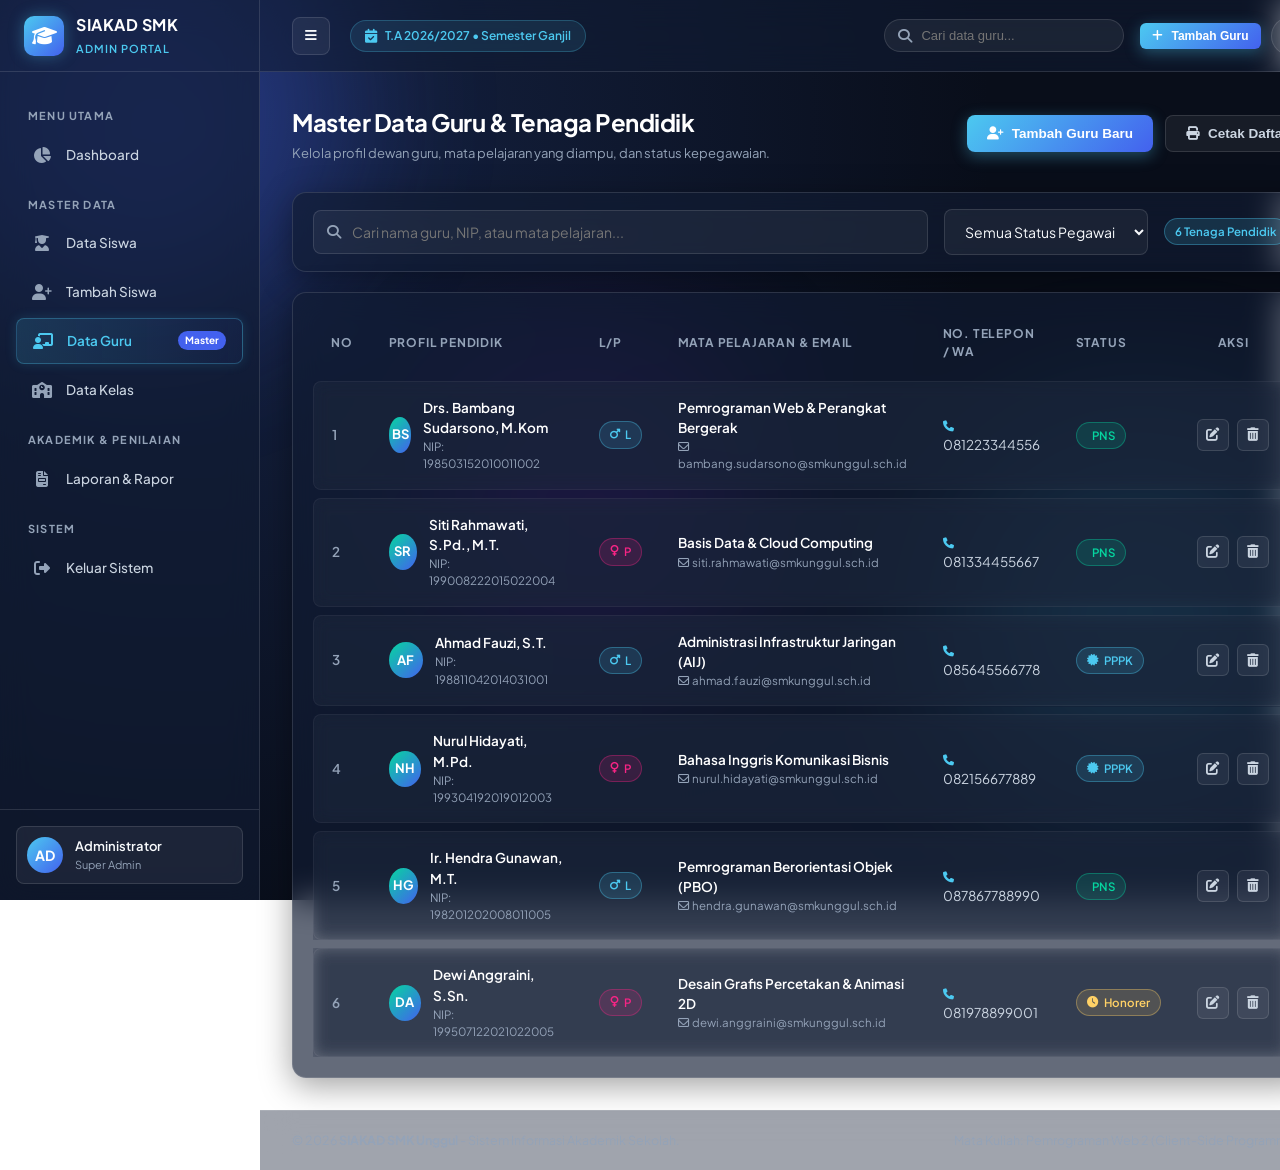
==== pages/data-guru.html @ a92d7285 "feat: add data guru and data kelas pages, fix mobile responsiveness and drawer backdrop" ====
<!DOCTYPE html>
<html lang="id">
<head>
  <meta charset="UTF-8">
  <meta name="viewport" content="width=device-width, initial-scale=1.0">
  <title>Data Guru - SIAKAD Admin Panel</title>
  <!-- Font Awesome CDN -->
  <link rel="stylesheet" href="https://cdnjs.cloudflare.com/ajax/libs/font-awesome/6.5.1/css/all.min.css">
  <link rel="stylesheet" href="../assets/css/style.css">
</head>
<body>
  <!-- Ambient Background Orbs -->
  <div class="bg-glow-orb orb-1"></div>
  <div class="bg-glow-orb orb-2"></div>
  <div class="bg-glow-orb orb-3"></div>

  <div class="app-layout">
    <!-- =====================================================================
         SIDEBAR NAVIGATION
         ===================================================================== -->
    <aside class="sidebar">
      <div class="sidebar-brand">
        <div class="brand-icon">
          <i class="fa-solid fa-graduation-cap"></i>
        </div>
        <div class="brand-text">
          <h2>SIAKAD SMK</h2>
          <span>Admin Portal</span>
        </div>
      </div>

      <ul class="sidebar-menu">
        <li class="menu-category">Menu Utama</li>
        <li class="nav-item">
          <a href="dashboard.html" class="nav-link">
            <i class="fa-solid fa-chart-pie"></i>
            <span>Dashboard</span>
          </a>
        </li>

        <li class="menu-category">Master Data</li>
        <li class="nav-item">
          <a href="data-master.html" class="nav-link">
            <i class="fa-solid fa-user-graduate"></i>
            <span>Data Siswa</span>
          </a>
        </li>
        <li class="nav-item">
          <a href="form.html" class="nav-link">
            <i class="fa-solid fa-user-plus"></i>
            <span>Tambah Siswa</span>
          </a>
        </li>
        <li class="nav-item">
          <a href="data-guru.html" class="nav-link active">
            <i class="fa-solid fa-chalkboard-user"></i>
            <span>Data Guru</span>
            <span class="badge-nav">Master</span>
          </a>
        </li>
        <li class="nav-item">
          <a href="data-kelas.html" class="nav-link">
            <i class="fa-solid fa-school"></i>
            <span>Data Kelas</span>
          </a>
        </li>

        <li class="menu-category">Akademik & Penilaian</li>
        <li class="nav-item">
          <a href="laporan.html" class="nav-link">
            <i class="fa-solid fa-file-invoice"></i>
            <span>Laporan & Rapor</span>
          </a>
        </li>

        <li class="menu-category">Sistem</li>
        <li class="nav-item">
          <a href="../index.html" class="nav-link" id="btnLogout">
            <i class="fa-solid fa-right-from-bracket"></i>
            <span>Keluar Sistem</span>
          </a>
        </li>
      </ul>

      <div class="sidebar-footer">
        <div class="user-mini-card">
          <div class="user-avatar">AD</div>
          <div class="user-info">
            <div class="user-name">Administrator</div>
            <div class="user-role">Super Admin</div>
          </div>
        </div>
      </div>
    </aside>

    <!-- =====================================================================
         MAIN WRAPPER
         ===================================================================== -->
    <div class="main-wrapper">
      <!-- Top Navigation Header -->
      <header class="top-header">
        <div class="header-left">
          <button class="btn-sidebar-toggle" id="sidebarToggleBtn" title="Buka/Tutup Menu">
            <i class="fa-solid fa-bars"></i>
          </button>
          <div class="academic-badge">
            <i class="fa-solid fa-calendar-check"></i>
            <span>T.A 2026/2027 • Semester Ganjil</span>
          </div>
        </div>

        <div class="header-right">
          <div class="header-search">
            <i class="fa-solid fa-magnifying-glass"></i>
            <input type="text" placeholder="Cari data guru...">
          </div>

          <div class="header-actions">
            <button class="btn btn-primary btn-sm" id="btnOpenAddTeacherModal">
              <i class="fa-solid fa-plus"></i> Tambah Guru
            </button>
            <a href="../index.html" class="btn-icon-action" title="Keluar">
              <i class="fa-solid fa-power-off"></i>
            </a>
          </div>
        </div>
      </header>

      <!-- Main Content -->
      <main class="content-area">
        <div class="page-header">
          <div class="page-title">
            <h1>Master Data Guru & Tenaga Pendidik</h1>
            <p>Kelola profil dewan guru, mata pelajaran yang diampu, dan status kepegawaian.</p>
          </div>
          <div class="page-actions">
            <button class="btn btn-primary" id="btnOpenAddTeacherModal">
              <i class="fa-solid fa-user-plus"></i> Tambah Guru Baru
            </button>
            <button class="btn btn-secondary" onclick="window.print()">
              <i class="fa-solid fa-print"></i> Cetak Daftar
            </button>
          </div>
        </div>

        <!-- Glass Filter Bar -->
        <div class="glass-card" style="padding: 16px 20px; margin-bottom: 20px;">
          <div class="filter-bar-responsive">
            <!-- Left: Search Box -->
            <div style="position: relative; flex: 1; min-width: 250px;">
              <i class="fa-solid fa-magnifying-glass" style="position: absolute; left: 14px; top: 50%; transform: translateY(-50%); color: var(--text-muted);"></i>
              <input type="text" id="searchTeacherInput" class="form-control" placeholder="Cari nama guru, NIP, atau mata pelajaran..." style="padding-left: 38px;">
            </div>

            <!-- Middle: Dropdown Filters -->
            <div style="display: flex; gap: 12px; flex-wrap: wrap;">
              <select id="filterTeacherStatus" class="form-control" style="width: auto; min-width: 180px;">
                <option value="">Semua Status Pegawai</option>
                <option value="PNS">PNS (Pegawai Negeri)</option>
                <option value="PPPK">PPPK</option>
                <option value="Honorer">Guru Honorer</option>
              </select>
            </div>

            <!-- Right: Record Counter -->
            <div>
              <span class="badge badge-cyan" id="totalTeacherCount">Memuat data guru...</span>
            </div>
          </div>
        </div>

        <!-- Main Data Table Card -->
        <div class="glass-card" style="padding: 0; overflow: hidden;">
          <div class="mobile-scroll-hint">
            <i class="fa-solid fa-arrows-left-right"></i> Geser ke samping untuk melihat data lengkap
          </div>
          <div class="table-responsive" style="padding: 12px 20px;">
            <table class="glass-table">
              <thead>
                <tr>
                  <th>No</th>
                  <th>Profil Pendidik</th>
                  <th>L/P</th>
                  <th>Mata Pelajaran & Email</th>
                  <th>No. Telepon / WA</th>
                  <th>Status</th>
                  <th style="text-align: center;">Aksi</th>
                </tr>
              </thead>
              <tbody id="teacherTableBody">
                <!-- Data baris guru di-render oleh data-guru.js -->
              </tbody>
            </table>
          </div>
        </div>
      </main>

      <!-- Main Footer -->
      <footer class="main-footer">
        <div>&copy; 2026 <strong>SIAKAD SMK Unggul</strong> - Sistem Informasi Akademik Sekolah.</div>
        <div>Mata Kuliah: Pemrograman Web 2 (Client-Side Programming)</div>
      </footer>
    </div>
  </div>

  <!-- =====================================================================
       MODAL TAMBAH GURU BARU
       ===================================================================== -->
  <div class="modal-overlay" id="addTeacherModal">
    <div class="modal-card" style="max-width: 620px;">
      <div class="modal-header">
        <h3><i class="fa-solid fa-user-plus" style="color: var(--accent-cyan);"></i> Tambah Tenaga Pendidik Baru</h3>
        <button class="modal-close" id="btnCancelAddTeacher">&times;</button>
      </div>
      <form id="addTeacherForm">
        <div class="modal-body">
          <div class="form-grid">
            <div class="form-group">
              <label class="form-label">NIP (Nomor Induk Pegawai) <span class="required">*</span></label>
              <input type="text" id="addNip" class="form-control" placeholder="Contoh: 198503152010011002" required>
            </div>
            <div class="form-group">
              <label class="form-label">Nama Lengkap & Gelar <span class="required">*</span></label>
              <input type="text" id="addNama" class="form-control" placeholder="Contoh: Drs. Bambang Sudarsono, M.Kom" required>
            </div>
            <div class="form-group">
              <label class="form-label">Jenis Kelamin <span class="required">*</span></label>
              <select id="addGender" class="form-control">
                <option value="L">Laki-laki (L)</option>
                <option value="P">Perempuan (P)</option>
              </select>
            </div>
            <div class="form-group">
              <label class="form-label">Status Kepegawaian <span class="required">*</span></label>
              <select id="addStatus" class="form-control">
                <option value="PNS">PNS (Pegawai Negeri)</option>
                <option value="PPPK">PPPK</option>
                <option value="Honorer">Guru Honorer</option>
              </select>
            </div>
            <div class="form-group full-width">
              <label class="form-label">Mata Pelajaran yang Diampu <span class="required">*</span></label>
              <input type="text" id="addMapel" class="form-control" placeholder="Contoh: Pemrograman Web & Perangkat Bergerak" required>
            </div>
            <div class="form-group">
              <label class="form-label">No. Telepon / WhatsApp</label>
              <input type="tel" id="addNoHp" class="form-control" placeholder="Contoh: 081223344556">
            </div>
            <div class="form-group">
              <label class="form-label">Alamat Email Resmi</label>
              <input type="email" id="addEmail" class="form-control" placeholder="guru@smkunggul.sch.id">
            </div>
          </div>
        </div>
        <div class="modal-footer">
          <button type="button" class="btn btn-secondary" id="btnCancelAddTeacher">Batal</button>
          <button type="submit" class="btn btn-primary">
            <i class="fa-solid fa-floppy-disk"></i> Simpan Data Guru
          </button>
        </div>
      </form>
    </div>
  </div>

  <!-- =====================================================================
       MODAL EDIT GURU
       ===================================================================== -->
  <div class="modal-overlay" id="editTeacherModal">
    <div class="modal-card" style="max-width: 620px;">
      <div class="modal-header">
        <h3><i class="fa-solid fa-pen-to-square" style="color: var(--accent-cyan);"></i> Edit Data Guru</h3>
        <button class="modal-close" id="btnCancelEditTeacher">&times;</button>
      </div>
      <form id="editTeacherForm">
        <div class="modal-body">
          <input type="hidden" id="editTeacherId">
          <div class="form-grid">
            <div class="form-group">
              <label class="form-label">NIP Pegawai</label>
              <input type="text" id="editTeacherNip" class="form-control" required>
            </div>
            <div class="form-group">
              <label class="form-label">Nama Lengkap & Gelar</label>
              <input type="text" id="editTeacherNama" class="form-control" required>
            </div>
            <div class="form-group">
              <label class="form-label">Jenis Kelamin</label>
              <select id="editTeacherGender" class="form-control">
                <option value="L">Laki-laki (L)</option>
                <option value="P">Perempuan (P)</option>
              </select>
            </div>
            <div class="form-group">
              <label class="form-label">Status Kepegawaian</label>
              <select id="editTeacherStatus" class="form-control">
                <option value="PNS">PNS</option>
                <option value="PPPK">PPPK</option>
                <option value="Honorer">Honorer</option>
              </select>
            </div>
            <div class="form-group full-width">
              <label class="form-label">Mata Pelajaran yang Diampu</label>
              <input type="text" id="editTeacherMapel" class="form-control" required>
            </div>
            <div class="form-group">
              <label class="form-label">No. Telepon / WhatsApp</label>
              <input type="tel" id="editTeacherNoHp" class="form-control">
            </div>
            <div class="form-group">
              <label class="form-label">Email</label>
              <input type="email" id="editTeacherEmail" class="form-control">
            </div>
          </div>
        </div>
        <div class="modal-footer">
          <button type="button" class="btn btn-secondary" id="btnCancelEditTeacher">Batal</button>
          <button type="submit" class="btn btn-primary">
            <i class="fa-solid fa-floppy-disk"></i> Simpan Perubahan
          </button>
        </div>
      </form>
    </div>
  </div>

  <!-- =====================================================================
       MODAL KONFIRMASI HAPUS GURU
       ===================================================================== -->
  <div class="modal-overlay" id="deleteTeacherModal">
    <div class="modal-card">
      <div class="modal-header">
        <h3 style="color: var(--accent-danger);"><i class="fa-solid fa-triangle-exclamation"></i> Konfirmasi Hapus Guru</h3>
        <button class="modal-close" id="btnCancelDeleteTeacher">&times;</button>
      </div>
      <div class="modal-body">
        <p style="color: var(--text-secondary); line-height: 1.6;">
          Apakah Anda yakin ingin menghapus data tenaga pendidik:
        </p>
        <div style="margin: 16px 0; padding: 12px 16px; background: rgba(239, 71, 111, 0.1); border-left: 4px solid var(--accent-danger); border-radius: 6px;">
          <strong id="deleteTeacherTargetName" style="color: #fff; font-size: 15px;">-</strong>
        </div>
        <p style="font-size: 12px; color: var(--text-muted);">
          Data yang telah dihapus akan terhapus dari basis data <em>LocalStorage</em> peramban Anda.
        </p>
      </div>
      <div class="modal-footer">
        <button class="btn btn-secondary" id="btnCancelDeleteTeacher">Batal</button>
        <button class="btn btn-danger" id="btnConfirmDeleteTeacher">
          <i class="fa-solid fa-trash-can"></i> Ya, Hapus Guru
        </button>
      </div>
    </div>
  </div>

  <!-- Scripts -->
  <script src="../assets/js/main.js"></script>
  <script src="../assets/js/data-guru.js"></script>
</body>
</html>
---- assets/css/style.css ----
/* ==========================================================================
   SIAKAD ADMIN PANEL - GLASSMORPHISM DESIGN SYSTEM
   Mata Kuliah : Pemrograman Web 2 (Client-Side Programming)
   Tema        : Modern Glassmorphism with Dark Slate / Indigo Palette
   ========================================================================== */

@import url('https://fonts.googleapis.com/css2?family=Plus+Jakarta+Sans:wght@300;400;500;600;700;800&display=swap');

:root {
  /* Brand & Glass Palettes */
  --bg-dark-1: #090e1a;
  --bg-dark-2: #121c33;
  --bg-dark-3: #1a2744;
  
  --glass-bg: rgba(255, 255, 255, 0.06);
  --glass-bg-hover: rgba(255, 255, 255, 0.1);
  --glass-bg-card: rgba(18, 28, 51, 0.65);
  --glass-border: rgba(255, 255, 255, 0.12);
  --glass-border-focus: rgba(76, 201, 240, 0.6);
  --glass-shadow: 0 8px 32px 0 rgba(0, 0, 0, 0.37);
  --glass-blur: blur(16px);
  --glass-blur-sm: blur(8px);

  /* Accents */
  --accent-cyan: #4cc9f0;
  --accent-cyan-glow: rgba(76, 201, 240, 0.35);
  --accent-blue: #4361ee;
  --accent-success: #06d6a0;
  --accent-success-glow: rgba(6, 214, 160, 0.25);
  --accent-warning: #ffd166;
  --accent-danger: #ef476f;
  --accent-danger-glow: rgba(239, 71, 111, 0.3);

  /* Typography Colors */
  --text-main: #f8fafc;
  --text-secondary: #cbd5e1;
  --text-muted: #94a3b8;

  /* Dimensions */
  --sidebar-width: 260px;
  --header-height: 72px;
  --transition-speed: 0.3s cubic-bezier(0.4, 0, 0.2, 1);
  --border-radius-sm: 8px;
  --border-radius: 14px;
  --border-radius-lg: 20px;
}

/* Reset & Base Setup */
*, *::before, *::after {
  box-sizing: border-box;
  margin: 0;
  padding: 0;
}

body {
  font-family: 'Plus Jakarta Sans', -apple-system, BlinkMacSystemFont, sans-serif;
  background: radial-gradient(circle at 15% 15%, #162447 0%, #090e1a 60%),
              radial-gradient(circle at 85% 85%, #1a1b4b 0%, #090e1a 70%);
  background-attachment: fixed;
  color: var(--text-main);
  min-height: 100vh;
  overflow-x: hidden;
  font-size: 14px;
  line-height: 1.5;
}

/* Ambient Glowing Background Orbs */
.bg-glow-orb {
  position: fixed;
  border-radius: 50%;
  filter: blur(80px);
  pointer-events: none;
  z-index: 0;
  opacity: 0.35;
  animation: floatOrb 12s ease-in-out infinite alternate;
}

.orb-1 {
  width: 420px;
  height: 420px;
  background: #4361ee;
  top: -100px;
  left: -80px;
}

.orb-2 {
  width: 380px;
  height: 380px;
  background: #4cc9f0;
  bottom: 10%;
  right: -50px;
  animation-duration: 16s;
}

.orb-3 {
  width: 300px;
  height: 300px;
  background: #7209b7;
  top: 40%;
  left: 35%;
  animation-duration: 20s;
}

@keyframes floatOrb {
  0% { transform: translate(0, 0) scale(1); }
  100% { transform: translate(40px, 30px) scale(1.1); }
}

/* Common Layout Wrapper */
.app-layout {
  position: relative;
  z-index: 1;
  display: flex;
  min-height: 100vh;
}

/* ==========================================================================
   SIDEBAR NAVIGATION
   ========================================================================== */
.sidebar {
  width: var(--sidebar-width);
  background: var(--glass-bg-card);
  backdrop-filter: var(--glass-blur);
  -webkit-backdrop-filter: var(--glass-blur);
  border-right: 1px solid var(--glass-border);
  display: flex;
  flex-direction: column;
  position: fixed;
  top: 0;
  bottom: 0;
  left: 0;
  z-index: 100;
  transition: transform var(--transition-speed);
}

.sidebar-brand {
  height: var(--header-height);
  display: flex;
  align-items: center;
  padding: 0 24px;
  gap: 12px;
  border-bottom: 1px solid var(--glass-border);
}

.brand-icon {
  width: 40px;
  height: 40px;
  border-radius: 10px;
  background: linear-gradient(135deg, var(--accent-cyan), var(--accent-blue));
  display: flex;
  align-items: center;
  justify-content: center;
  color: #fff;
  font-size: 20px;
  box-shadow: 0 0 15px var(--accent-cyan-glow);
}

.brand-text h2 {
  font-size: 16px;
  font-weight: 700;
  letter-spacing: 0.5px;
  color: #fff;
}

.brand-text span {
  font-size: 11px;
  color: var(--accent-cyan);
  text-transform: uppercase;
  letter-spacing: 1px;
  font-weight: 600;
}

.sidebar-menu {
  flex: 1;
  padding: 20px 16px;
  overflow-y: auto;
  list-style: none;
}

.menu-category {
  font-size: 11px;
  font-weight: 700;
  text-transform: uppercase;
  letter-spacing: 1.2px;
  color: var(--text-muted);
  padding: 16px 12px 8px;
}

.nav-item {
  margin-bottom: 4px;
}

.nav-link {
  display: flex;
  align-items: center;
  gap: 14px;
  padding: 12px 16px;
  color: var(--text-secondary);
  text-decoration: none;
  border-radius: var(--border-radius-sm);
  font-weight: 500;
  font-size: 13.5px;
  transition: all var(--transition-speed);
  position: relative;
}

.nav-link i {
  font-size: 16px;
  width: 20px;
  text-align: center;
  color: var(--text-muted);
  transition: color var(--transition-speed);
}

.nav-link:hover {
  background: var(--glass-bg-hover);
  color: #fff;
}

.nav-link:hover i {
  color: var(--accent-cyan);
}

.nav-link.active {
  background: linear-gradient(90deg, rgba(76, 201, 240, 0.15) 0%, rgba(67, 97, 238, 0.05) 100%);
  color: var(--accent-cyan);
  font-weight: 600;
  border: 1px solid rgba(76, 201, 240, 0.3);
  box-shadow: 0 0 12px rgba(76, 201, 240, 0.15);
}

.nav-link.active i {
  color: var(--accent-cyan);
}

.nav-link .badge-nav {
  margin-left: auto;
  background: var(--accent-blue);
  color: #fff;
  font-size: 10px;
  padding: 2px 7px;
  border-radius: 10px;
  font-weight: 700;
}

.sidebar-footer {
  padding: 16px;
  border-top: 1px solid var(--glass-border);
}

.user-mini-card {
  display: flex;
  align-items: center;
  gap: 12px;
  padding: 10px;
  background: var(--glass-bg);
  border-radius: var(--border-radius-sm);
  border: 1px solid var(--glass-border);
}

.user-avatar {
  width: 36px;
  height: 36px;
  border-radius: 50%;
  background: linear-gradient(135deg, var(--accent-cyan), var(--accent-blue));
  display: flex;
  align-items: center;
  justify-content: center;
  font-weight: 700;
  color: #fff;
}

.user-info {
  flex: 1;
  min-width: 0;
}

.user-name {
  font-weight: 600;
  font-size: 13px;
  white-space: nowrap;
  overflow: hidden;
  text-overflow: ellipsis;
}

.user-role {
  font-size: 11px;
  color: var(--text-muted);
}

/* ==========================================================================
   MAIN CONTENT WRAPPER & HEADER
   ========================================================================== */
.main-wrapper {
  flex: 1;
  margin-left: var(--sidebar-width);
  display: flex;
  flex-direction: column;
  min-height: 100vh;
  transition: margin-left var(--transition-speed);
}

.top-header {
  height: var(--header-height);
  background: rgba(18, 28, 51, 0.55);
  backdrop-filter: var(--glass-blur);
  -webkit-backdrop-filter: var(--glass-blur);
  border-bottom: 1px solid var(--glass-border);
  display: flex;
  align-items: center;
  justify-content: space-between;
  padding: 0 32px;
  position: sticky;
  top: 0;
  z-index: 90;
}

.header-left {
  display: flex;
  align-items: center;
  gap: 20px;
}

.btn-sidebar-toggle {
  background: var(--glass-bg);
  border: 1px solid var(--glass-border);
  color: var(--text-main);
  width: 38px;
  height: 38px;
  border-radius: var(--border-radius-sm);
  cursor: pointer;
  display: flex;
  align-items: center;
  justify-content: center;
  transition: all var(--transition-speed);
}

.btn-sidebar-toggle:hover {
  background: var(--glass-bg-hover);
  border-color: var(--accent-cyan);
  color: var(--accent-cyan);
}

.academic-badge {
  display: flex;
  align-items: center;
  gap: 8px;
  background: rgba(76, 201, 240, 0.1);
  border: 1px solid rgba(76, 201, 240, 0.25);
  color: var(--accent-cyan);
  padding: 6px 14px;
  border-radius: 20px;
  font-size: 12px;
  font-weight: 600;
}

.academic-badge i {
  font-size: 14px;
}

.header-right {
  display: flex;
  align-items: center;
  gap: 16px;
}

.header-search {
  position: relative;
  width: 240px;
}

.header-search input {
  width: 100%;
  background: var(--glass-bg);
  border: 1px solid var(--glass-border);
  border-radius: 20px;
  padding: 8px 16px 8px 36px;
  color: var(--text-main);
  font-size: 13px;
  transition: all var(--transition-speed);
  outline: none;
}

.header-search input:focus {
  border-color: var(--accent-cyan);
  box-shadow: 0 0 12px var(--accent-cyan-glow);
  width: 280px;
}

.header-search i {
  position: absolute;
  left: 14px;
  top: 50%;
  transform: translateY(-50%);
  color: var(--text-muted);
}

.header-actions {
  display: flex;
  align-items: center;
  gap: 10px;
}

.btn-icon-action {
  width: 38px;
  height: 38px;
  border-radius: 50%;
  background: var(--glass-bg);
  border: 1px solid var(--glass-border);
  color: var(--text-secondary);
  display: flex;
  align-items: center;
  justify-content: center;
  cursor: pointer;
  position: relative;
  transition: all var(--transition-speed);
  text-decoration: none;
}

.btn-icon-action:hover {
  background: var(--glass-bg-hover);
  color: #fff;
}

.btn-icon-action .notification-dot {
  position: absolute;
  top: 7px;
  right: 7px;
  width: 8px;
  height: 8px;
  background: var(--accent-danger);
  border-radius: 50%;
  box-shadow: 0 0 6px var(--accent-danger-glow);
}

/* ==========================================================================
   MAIN CONTENT AREA & COMPONENTS
   ========================================================================== */
.content-area {
  flex: 1;
  padding: 32px;
  max-width: 1400px;
  width: 100%;
  margin: 0 auto;
}

.page-header {
  display: flex;
  justify-content: space-between;
  align-items: center;
  margin-bottom: 28px;
  flex-wrap: wrap;
  gap: 16px;
}

.page-title h1 {
  font-size: 24px;
  font-weight: 700;
  color: #fff;
  letter-spacing: -0.5px;
}

.page-title p {
  color: var(--text-muted);
  font-size: 13px;
  margin-top: 4px;
}

.page-actions {
  display: flex;
  gap: 12px;
}

/* Glass Card Base */
.glass-card {
  background: var(--glass-bg-card);
  backdrop-filter: var(--glass-blur);
  -webkit-backdrop-filter: var(--glass-blur);
  border: 1px solid var(--glass-border);
  border-radius: var(--border-radius);
  box-shadow: var(--glass-shadow);
  padding: 24px;
  position: relative;
  overflow: hidden;
  transition: transform var(--transition-speed), border-color var(--transition-speed);
}

.glass-card:hover {
  border-color: rgba(255, 255, 255, 0.2);
}

.card-header-clean {
  display: flex;
  justify-content: space-between;
  align-items: center;
  margin-bottom: 20px;
  border-bottom: 1px solid rgba(255, 255, 255, 0.08);
  padding-bottom: 14px;
}

.card-title-wrap h3 {
  font-size: 16px;
  font-weight: 700;
  color: #fff;
}

.card-title-wrap span {
  font-size: 12px;
  color: var(--text-muted);
}

/* Stat Cards Grid */
.stats-grid {
  display: grid;
  grid-template-columns: repeat(auto-fit, minmax(240px, 1fr));
  gap: 20px;
  margin-bottom: 28px;
}

.stat-card {
  display: flex;
  align-items: center;
  gap: 18px;
  padding: 22px 24px;
}

.stat-icon {
  width: 54px;
  height: 54px;
  border-radius: 14px;
  display: flex;
  align-items: center;
  justify-content: center;
  font-size: 24px;
  flex-shrink: 0;
}

.stat-icon.cyan {
  background: rgba(76, 201, 240, 0.15);
  color: var(--accent-cyan);
  border: 1px solid rgba(76, 201, 240, 0.3);
}

.stat-icon.blue {
  background: rgba(67, 97, 238, 0.15);
  color: var(--accent-blue);
  border: 1px solid rgba(67, 97, 238, 0.3);
}

.stat-icon.success {
  background: rgba(6, 214, 160, 0.15);
  color: var(--accent-success);
  border: 1px solid rgba(6, 214, 160, 0.3);
}

.stat-icon.warning {
  background: rgba(255, 209, 102, 0.15);
  color: var(--accent-warning);
  border: 1px solid rgba(255, 209, 102, 0.3);
}

.stat-info {
  flex: 1;
}

.stat-info .stat-label {
  font-size: 12px;
  font-weight: 600;
  color: var(--text-muted);
  text-transform: uppercase;
  letter-spacing: 0.5px;
}

.stat-info .stat-value {
  font-size: 28px;
  font-weight: 800;
  color: #fff;
  margin: 4px 0 2px;
  line-height: 1;
}

.stat-info .stat-trend {
  font-size: 11.5px;
  display: flex;
  align-items: center;
  gap: 4px;
}

.trend-up { color: var(--accent-success); }
.trend-down { color: var(--accent-danger); }

/* Charts Layout */
.dashboard-charts-grid {
  display: grid;
  grid-template-columns: 2fr 1.2fr;
  gap: 24px;
  margin-bottom: 28px;
}

@media (max-width: 1024px) {
  .dashboard-charts-grid {
    grid-template-columns: 1fr;
  }
}

.chart-container {
  position: relative;
  width: 100%;
  height: 280px;
}

/* ==========================================================================
   BUTTONS
   ========================================================================== */
.btn {
  display: inline-flex;
  align-items: center;
  justify-content: center;
  gap: 8px;
  padding: 10px 20px;
  font-size: 13.5px;
  font-weight: 600;
  border-radius: var(--border-radius-sm);
  border: none;
  cursor: pointer;
  text-decoration: none;
  transition: all var(--transition-speed);
}

.btn-primary {
  background: linear-gradient(135deg, var(--accent-cyan), var(--accent-blue));
  color: #fff;
  box-shadow: 0 4px 15px var(--accent-cyan-glow);
}

.btn-primary:hover {
  transform: translateY(-2px);
  box-shadow: 0 6px 20px rgba(76, 201, 240, 0.45);
}

.btn-secondary {
  background: var(--glass-bg);
  border: 1px solid var(--glass-border);
  color: var(--text-secondary);
}

.btn-secondary:hover {
  background: var(--glass-bg-hover);
  color: #fff;
  border-color: rgba(255, 255, 255, 0.25);
}

.btn-danger {
  background: rgba(239, 71, 111, 0.15);
  color: var(--accent-danger);
  border: 1px solid rgba(239, 71, 111, 0.35);
}

.btn-danger:hover {
  background: var(--accent-danger);
  color: #fff;
  box-shadow: 0 4px 14px var(--accent-danger-glow);
}

.btn-sm {
  padding: 6px 12px;
  font-size: 12px;
  border-radius: 6px;
}

/* ==========================================================================
   TABLES (GLASS STYLE)
   ========================================================================== */
.table-responsive {
  width: 100%;
  overflow-x: auto;
}

.glass-table {
  width: 100%;
  border-collapse: separate;
  border-spacing: 0 8px;
}

.glass-table th {
  padding: 12px 18px;
  text-align: left;
  font-size: 12px;
  font-weight: 700;
  color: var(--text-muted);
  text-transform: uppercase;
  letter-spacing: 0.8px;
  border: none;
}

.glass-table tbody tr {
  background: rgba(255, 255, 255, 0.03);
  backdrop-filter: var(--glass-blur-sm);
  transition: all var(--transition-speed);
}

.glass-table tbody tr:hover {
  background: rgba(76, 201, 240, 0.08);
  transform: scale(1.002);
}

.glass-table td {
  padding: 16px 18px;
  font-size: 13.5px;
  color: var(--text-secondary);
  border-top: 1px solid rgba(255, 255, 255, 0.05);
  border-bottom: 1px solid rgba(255, 255, 255, 0.05);
}

.glass-table td:first-child {
  border-left: 1px solid rgba(255, 255, 255, 0.05);
  border-top-left-radius: var(--border-radius-sm);
  border-bottom-left-radius: var(--border-radius-sm);
}

.glass-table td:last-child {
  border-right: 1px solid rgba(255, 255, 255, 0.05);
  border-top-right-radius: var(--border-radius-sm);
  border-bottom-right-radius: var(--border-radius-sm);
}

.student-meta {
  display: flex;
  align-items: center;
  gap: 12px;
}

.student-meta-avatar {
  width: 36px;
  height: 36px;
  border-radius: 50%;
  background: linear-gradient(135deg, #3a0ca3, #4361ee);
  color: #fff;
  display: flex;
  align-items: center;
  justify-content: center;
  font-weight: 700;
  font-size: 13px;
}

.student-name {
  font-weight: 600;
  color: #fff;
}

.student-nisn {
  font-size: 11.5px;
  color: var(--text-muted);
}

/* Badges */
.badge {
  display: inline-flex;
  align-items: center;
  gap: 5px;
  padding: 4px 10px;
  border-radius: 20px;
  font-size: 11.5px;
  font-weight: 600;
}

.badge-success {
  background: rgba(6, 214, 160, 0.15);
  color: var(--accent-success);
  border: 1px solid rgba(6, 214, 160, 0.35);
}

.badge-danger {
  background: rgba(239, 71, 111, 0.15);
  color: var(--accent-danger);
  border: 1px solid rgba(239, 71, 111, 0.35);
}

.badge-warning {
  background: rgba(255, 209, 102, 0.15);
  color: var(--accent-warning);
  border: 1px solid rgba(255, 209, 102, 0.35);
}

.badge-cyan {
  background: rgba(76, 201, 240, 0.15);
  color: var(--accent-cyan);
  border: 1px solid rgba(76, 201, 240, 0.35);
}

/* Table Actions Button Group */
.action-buttons {
  display: flex;
  gap: 8px;
}

.btn-action {
  width: 32px;
  height: 32px;
  border-radius: 6px;
  background: var(--glass-bg);
  border: 1px solid var(--glass-border);
  color: var(--text-secondary);
  display: flex;
  align-items: center;
  justify-content: center;
  cursor: pointer;
  transition: all var(--transition-speed);
}

.btn-action:hover {
  background: var(--glass-bg-hover);
  color: #fff;
}

.btn-action.edit:hover {
  border-color: var(--accent-cyan);
  color: var(--accent-cyan);
}

.btn-action.delete:hover {
  border-color: var(--accent-danger);
  color: var(--accent-danger);
}

/* ==========================================================================
   FORMS & INPUTS
   ========================================================================== */
.form-grid {
  display: grid;
  grid-template-columns: repeat(2, 1fr);
  gap: 20px;
}

@media (max-width: 768px) {
  .form-grid {
    grid-template-columns: 1fr;
  }
}

.form-group {
  display: flex;
  flex-direction: column;
  gap: 8px;
  margin-bottom: 18px;
}

.form-group.full-width {
  grid-column: span 2;
}

@media (max-width: 768px) {
  .form-group.full-width {
    grid-column: span 1;
  }
}

.form-label {
  font-size: 13px;
  font-weight: 600;
  color: var(--text-secondary);
}

.form-label .required {
  color: var(--accent-danger);
}

.form-control {
  width: 100%;
  background: rgba(255, 255, 255, 0.05);
  border: 1px solid var(--glass-border);
  border-radius: var(--border-radius-sm);
  padding: 12px 16px;
  color: var(--text-main);
  font-size: 14px;
  font-family: inherit;
  outline: none;
  transition: all var(--transition-speed);
}

.form-control:focus {
  border-color: var(--accent-cyan);
  box-shadow: 0 0 12px var(--accent-cyan-glow);
  background: rgba(255, 255, 255, 0.08);
}

.form-control.is-invalid {
  border-color: var(--accent-danger) !important;
  box-shadow: 0 0 10px var(--accent-danger-glow) !important;
}

.form-control.is-valid {
  border-color: var(--accent-success) !important;
}

.invalid-feedback {
  font-size: 12px;
  color: var(--accent-danger);
  display: none;
  margin-top: 4px;
}

.is-invalid + .invalid-feedback {
  display: block;
}

select.form-control option {
  background: #121c33;
  color: #fff;
}

textarea.form-control {
  resize: vertical;
  min-height: 90px;
}

/* ==========================================================================
   MODAL COMPONENT
   ========================================================================== */
.modal-overlay {
  position: fixed;
  top: 0;
  left: 0;
  right: 0;
  bottom: 0;
  background: rgba(0, 0, 0, 0.7);
  backdrop-filter: blur(8px);
  -webkit-backdrop-filter: blur(8px);
  display: flex;
  align-items: center;
  justify-content: center;
  z-index: 1000;
  opacity: 0;
  visibility: hidden;
  transition: all var(--transition-speed);
  padding: 20px;
}

.modal-overlay.active {
  opacity: 1;
  visibility: visible;
}

.modal-card {
  background: #16223e;
  border: 1px solid var(--glass-border);
  border-radius: var(--border-radius);
  box-shadow: 0 20px 50px rgba(0, 0, 0, 0.5);
  width: 100%;
  max-width: 520px;
  overflow: hidden;
  transform: translateY(20px) scale(0.95);
  transition: transform var(--transition-speed);
}

.modal-overlay.active .modal-card {
  transform: translateY(0) scale(1);
}

.modal-header {
  padding: 20px 24px;
  display: flex;
  align-items: center;
  justify-content: space-between;
  border-bottom: 1px solid var(--glass-border);
}

.modal-header h3 {
  font-size: 17px;
  font-weight: 700;
  color: #fff;
}

.modal-close {
  background: transparent;
  border: none;
  color: var(--text-muted);
  font-size: 18px;
  cursor: pointer;
  transition: color var(--transition-speed);
}

.modal-close:hover {
  color: #fff;
}

.modal-body {
  padding: 24px;
}

.modal-footer {
  padding: 16px 24px;
  display: flex;
  justify-content: flex-end;
  gap: 12px;
  border-top: 1px solid var(--glass-border);
  background: rgba(0, 0, 0, 0.2);
}

/* Toast Notifications */
.toast-container {
  position: fixed;
  bottom: 24px;
  right: 24px;
  z-index: 2000;
  display: flex;
  flex-direction: column;
  gap: 10px;
}

.toast {
  background: #1c2744;
  border: 1px solid var(--glass-border);
  border-radius: var(--border-radius-sm);
  padding: 14px 20px;
  display: flex;
  align-items: center;
  gap: 12px;
  color: #fff;
  box-shadow: 0 10px 25px rgba(0,0,0,0.4);
  animation: slideInToast 0.3s ease-out forwards;
}

.toast.success { border-left: 4px solid var(--accent-success); }
.toast.danger { border-left: 4px solid var(--accent-danger); }
.toast.warning { border-left: 4px solid var(--accent-warning); }

@keyframes slideInToast {
  from { transform: translateX(100%); opacity: 0; }
  to { transform: translateX(0); opacity: 1; }
}

/* ==========================================================================
   FOOTER
   ========================================================================== */
.main-footer {
  padding: 20px 32px;
  border-top: 1px solid var(--glass-border);
  display: flex;
  justify-content: space-between;
  align-items: center;
  color: var(--text-muted);
  font-size: 12.5px;
  background: rgba(18, 28, 51, 0.4);
  backdrop-filter: var(--glass-blur);
  margin-top: auto;
}

/* ==========================================================================
   LOGIN PAGE SPECIFIC STYLING
   ========================================================================== */
.login-body {
  display: flex;
  align-items: center;
  justify-content: center;
  min-height: 100vh;
  padding: 24px;
}

.login-card {
  width: 100%;
  max-width: 440px;
  background: rgba(18, 28, 51, 0.75);
  backdrop-filter: blur(24px);
  -webkit-backdrop-filter: blur(24px);
  border: 1px solid var(--glass-border);
  border-radius: var(--border-radius-lg);
  box-shadow: var(--glass-shadow);
  padding: 40px;
  position: relative;
  z-index: 10;
}

.login-header {
  text-align: center;
  margin-bottom: 30px;
}

.login-logo {
  width: 58px;
  height: 58px;
  border-radius: 16px;
  background: linear-gradient(135deg, var(--accent-cyan), var(--accent-blue));
  display: inline-flex;
  align-items: center;
  justify-content: center;
  color: #fff;
  font-size: 28px;
  box-shadow: 0 0 25px var(--accent-cyan-glow);
  margin-bottom: 16px;
}

.login-header h2 {
  font-size: 22px;
  font-weight: 800;
  color: #fff;
}

.login-header p {
  color: var(--text-muted);
  font-size: 13px;
  margin-top: 6px;
}

/* ==========================================================================
   PRINT STYLESHEET (@media print)
   ========================================================================== */
@media print {
  body {
    background: #ffffff !important;
    color: #000000 !important;
  }

  .sidebar,
  .top-header,
  .page-actions,
  .btn,
  .bg-glow-orb,
  .btn-sidebar-toggle,
  .main-footer {
    display: none !important;
  }

  .main-wrapper {
    margin-left: 0 !important;
    padding: 0 !important;
  }

  .content-area {
    padding: 0 !important;
    max-width: 100% !important;
  }

  .glass-card {
    background: #ffffff !important;
    border: none !important;
    box-shadow: none !important;
    padding: 0 !important;
  }

  .print-letterhead {
    display: block !important;
    text-align: center;
    border-bottom: 2px solid #000;
    padding-bottom: 12px;
    margin-bottom: 24px;
  }

  .glass-table {
    border-collapse: collapse;
    width: 100%;
  }

  .glass-table th,
  .glass-table td {
    color: #000 !important;
    border: 1px solid #ddd !important;
    padding: 8px !important;
    background: transparent !important;
  }

  .badge {
    border: 1px solid #000 !important;
    color: #000 !important;
    background: transparent !important;
  }
}

.print-letterhead {
  display: none;
}

/* ==========================================================================
   MOBILE BACKDROP & DRAWER OVERLAY
   ========================================================================== */
.sidebar-backdrop {
  position: fixed;
  top: 0;
  left: 0;
  right: 0;
  bottom: 0;
  background: rgba(0, 0, 0, 0.75);
  backdrop-filter: blur(5px);
  -webkit-backdrop-filter: blur(5px);
  z-index: 98;
  opacity: 0;
  visibility: hidden;
  transition: opacity 0.3s cubic-bezier(0.4, 0, 0.2, 1), visibility 0.3s ease;
}

.sidebar-backdrop.active {
  opacity: 1;
  visibility: visible;
}

body.sidebar-open-locked {
  overflow: hidden !important;
}

.sidebar-mobile-close {
  display: none;
  background: rgba(255, 255, 255, 0.08);
  border: 1px solid var(--glass-border);
  color: var(--text-muted);
  width: 32px;
  height: 32px;
  border-radius: 8px;
  cursor: pointer;
  align-items: center;
  justify-content: center;
  font-size: 16px;
  margin-left: auto;
  transition: all var(--transition-speed);
}

.sidebar-mobile-close:hover {
  background: var(--glass-bg-hover);
  color: #fff;
  border-color: var(--accent-danger);
}

.dashboard-bottom-grid {
  display: grid;
  grid-template-columns: 1.5fr 1fr;
  gap: 24px;
}

.mobile-scroll-hint {
  display: none;
  font-size: 12px;
  color: var(--accent-cyan);
  padding: 8px 16px;
  background: rgba(76, 201, 240, 0.08);
  border-bottom: 1px solid rgba(76, 201, 240, 0.15);
  align-items: center;
  justify-content: center;
  gap: 8px;
  font-weight: 500;
}

.filter-bar-responsive {
  display: flex;
  gap: 16px;
  flex-wrap: wrap;
  align-items: center;
  justify-content: space-between;
}

/* ==========================================================================
   RESPONSIVE BREAKPOINTS (TABLET & MOBILE)
   ========================================================================== */
@media (max-width: 992px) {
  .sidebar {
    transform: translateX(-100%);
    box-shadow: 15px 0 40px rgba(0, 0, 0, 0.8);
    z-index: 100;
  }

  .sidebar.mobile-active {
    transform: translateX(0);
  }

  .sidebar-mobile-close {
    display: flex;
  }

  .main-wrapper {
    margin-left: 0;
  }

  .dashboard-charts-grid {
    grid-template-columns: 1fr;
    gap: 20px;
  }

  .dashboard-bottom-grid {
    grid-template-columns: 1fr;
    gap: 20px;
  }
}

@media (max-width: 768px) {
  .top-header {
    height: 64px;
    padding: 0 16px;
  }

  .header-search {
    display: none;
  }

  .academic-badge {
    font-size: 11px;
    padding: 4px 10px;
  }

  .content-area {
    padding: 16px 14px;
  }

  .page-header {
    flex-direction: column;
    align-items: flex-start;
    gap: 12px;
    margin-bottom: 20px;
  }

  .page-title h1 {
    font-size: 20px;
  }

  .page-actions {
    width: 100%;
    display: flex;
    flex-direction: column;
    gap: 8px;
  }

  .page-actions .btn {
    width: 100%;
  }

  .stats-grid {
    grid-template-columns: repeat(2, 1fr);
    gap: 12px;
    margin-bottom: 20px;
  }

  .stat-card {
    padding: 14px 16px;
    gap: 12px;
  }

  .stat-icon {
    width: 44px;
    height: 44px;
    font-size: 20px;
    border-radius: 10px;
  }

  .stat-info .stat-value {
    font-size: 22px;
  }

  .stat-info .stat-label {
    font-size: 10.5px;
  }

  .stat-info .stat-trend {
    font-size: 10.5px;
  }

  .chart-container {
    height: 240px;
  }

  .table-responsive {
    width: 100%;
    overflow-x: auto;
    -webkit-overflow-scrolling: touch;
  }

  .glass-table {
    min-width: 620px;
  }

  .mobile-scroll-hint {
    display: flex;
  }

  .filter-bar-responsive {
    flex-direction: column;
    align-items: stretch;
    gap: 12px;
  }

  .filter-bar-responsive > div {
    width: 100% !important;
    min-width: 100% !important;
  }

  .filter-bar-responsive select,
  .filter-bar-responsive input {
    width: 100% !important;
  }

  .modal-overlay {
    padding: 12px;
  }

  .modal-card {
    max-height: 92vh;
    display: flex;
    flex-direction: column;
  }

  .modal-body {
    padding: 16px;
    overflow-y: auto;
  }

  .modal-header,
  .modal-footer {
    padding: 14px 16px;
  }

  .modal-footer {
    flex-direction: column-reverse;
  }

  .modal-footer .btn {
    width: 100%;
  }

  .form-grid {
    grid-template-columns: 1fr;
    gap: 12px;
  }

  .main-footer {
    flex-direction: column;
    text-align: center;
    gap: 6px;
    padding: 16px;
    font-size: 11.5px;
  }
}

@media (max-width: 480px) {
  .stats-grid {
    grid-template-columns: 1fr;
  }

  .academic-badge span {
    display: none;
  }

  .academic-badge::after {
    content: "2026/2027";
  }

  .card-header-clean {
    flex-direction: column;
    align-items: flex-start;
    gap: 8px;
  }

  .toast-container {
    left: 14px;
    right: 14px;
    bottom: 14px;
  }
}
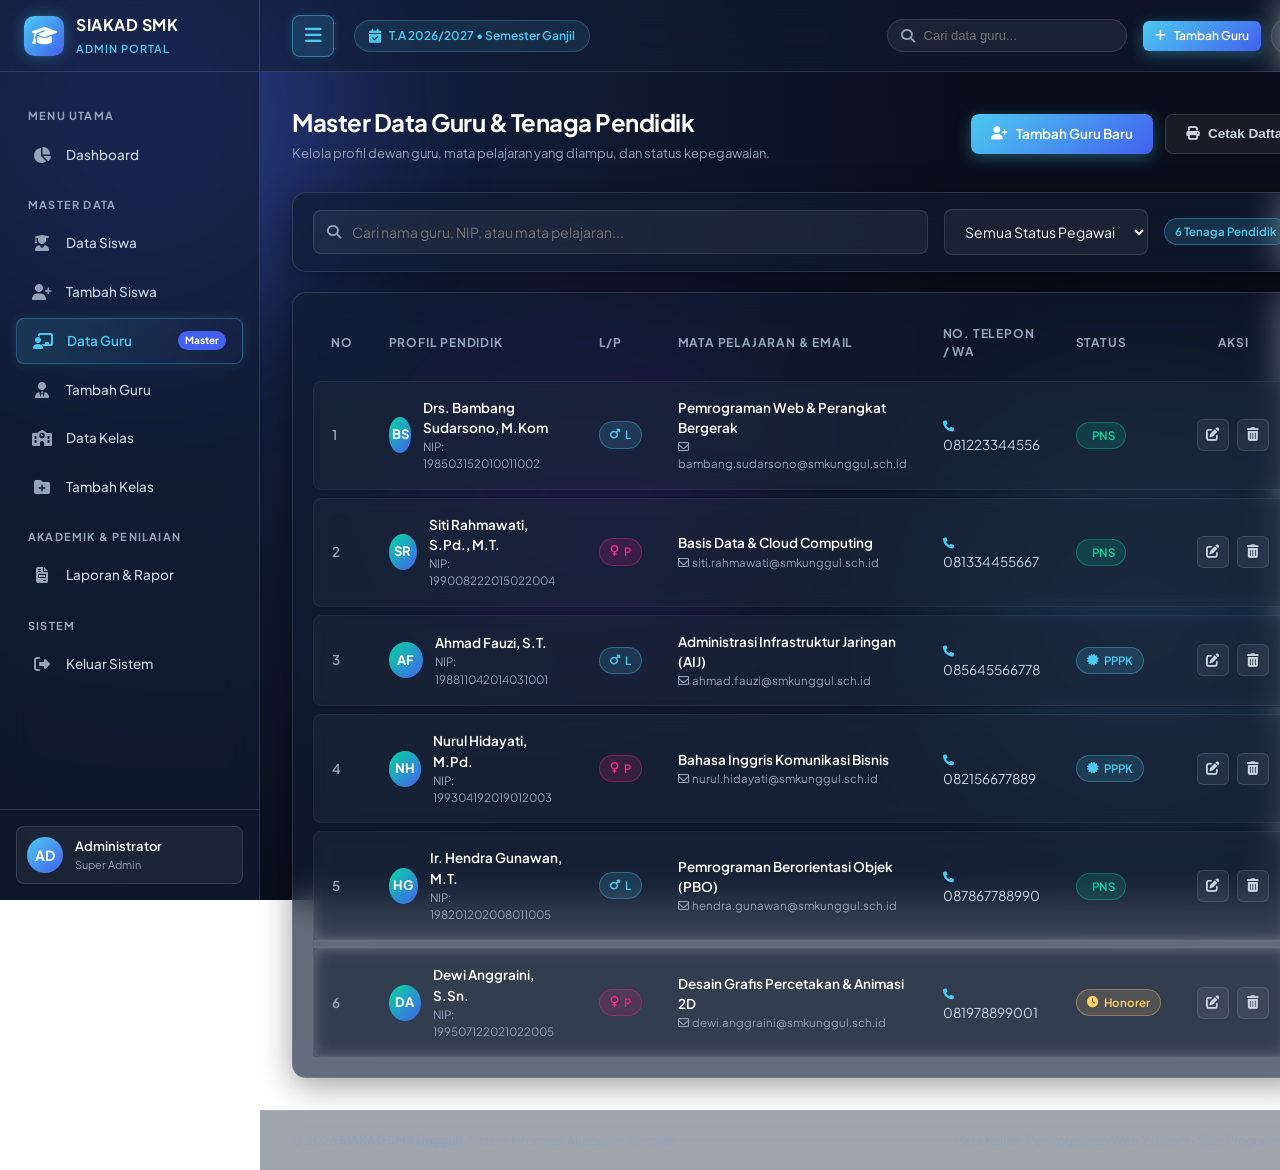
==== commit db17887f: "feat: add form-guru and form-kelas pages and connect all add buttons and sidebar menus" ====
--- a/pages/data-guru.html
+++ b/pages/data-guru.html
@@ -59,9 +59,21 @@
           </a>
         </li>
         <li class="nav-item">
+          <a href="form-guru.html" class="nav-link">
+            <i class="fa-solid fa-user-tie"></i>
+            <span>Tambah Guru</span>
+          </a>
+        </li>
+        <li class="nav-item">
           <a href="data-kelas.html" class="nav-link">
             <i class="fa-solid fa-school"></i>
             <span>Data Kelas</span>
+          </a>
+        </li>
+        <li class="nav-item">
+          <a href="form-kelas.html" class="nav-link">
+            <i class="fa-solid fa-folder-plus"></i>
+            <span>Tambah Kelas</span>
           </a>
         </li>
 
@@ -116,9 +128,9 @@
           </div>
 
           <div class="header-actions">
-            <button class="btn btn-primary btn-sm" id="btnOpenAddTeacherModal">
+            <a href="form-guru.html" class="btn btn-primary btn-sm">
               <i class="fa-solid fa-plus"></i> Tambah Guru
-            </button>
+            </a>
             <a href="../index.html" class="btn-icon-action" title="Keluar">
               <i class="fa-solid fa-power-off"></i>
             </a>
@@ -134,9 +146,9 @@
             <p>Kelola profil dewan guru, mata pelajaran yang diampu, dan status kepegawaian.</p>
           </div>
           <div class="page-actions">
-            <button class="btn btn-primary" id="btnOpenAddTeacherModal">
+            <a href="form-guru.html" class="btn btn-primary">
               <i class="fa-solid fa-user-plus"></i> Tambah Guru Baru
-            </button>
+            </a>
             <button class="btn btn-secondary" onclick="window.print()">
               <i class="fa-solid fa-print"></i> Cetak Daftar
             </button>
--- a/assets/css/style.css
+++ b/assets/css/style.css
@@ -322,23 +322,32 @@
 }
 
 .btn-sidebar-toggle {
-  background: var(--glass-bg);
-  border: 1px solid var(--glass-border);
-  color: var(--text-main);
-  width: 38px;
-  height: 38px;
+  background: rgba(76, 201, 240, 0.15);
+  border: 1px solid rgba(76, 201, 240, 0.45);
+  color: var(--accent-cyan);
+  width: 42px;
+  height: 42px;
   border-radius: var(--border-radius-sm);
   cursor: pointer;
   display: flex;
   align-items: center;
   justify-content: center;
+  font-size: 19px;
   transition: all var(--transition-speed);
-}
-
-.btn-sidebar-toggle:hover {
-  background: var(--glass-bg-hover);
+  position: relative;
+  z-index: 105;
+  -webkit-tap-highlight-color: transparent;
+  outline: none;
+  box-shadow: 0 0 10px rgba(76, 201, 240, 0.15);
+}
+
+.btn-sidebar-toggle:hover,
+.btn-sidebar-toggle:active {
+  background: rgba(76, 201, 240, 0.3);
   border-color: var(--accent-cyan);
-  color: var(--accent-cyan);
+  color: #fff;
+  box-shadow: 0 0 16px rgba(76, 201, 240, 0.4);
+  transform: scale(1.05);
 }
 
 .academic-badge {
@@ -1174,23 +1183,32 @@
    MOBILE BACKDROP & DRAWER OVERLAY
    ========================================================================== */
 .sidebar-backdrop {
+  display: none;
   position: fixed;
   top: 0;
   left: 0;
   right: 0;
   bottom: 0;
-  background: rgba(0, 0, 0, 0.75);
-  backdrop-filter: blur(5px);
-  -webkit-backdrop-filter: blur(5px);
+  background: rgba(0, 0, 0, 0.65);
+  backdrop-filter: blur(4px);
+  -webkit-backdrop-filter: blur(4px);
   z-index: 98;
   opacity: 0;
   visibility: hidden;
-  transition: opacity 0.3s cubic-bezier(0.4, 0, 0.2, 1), visibility 0.3s ease;
+  pointer-events: none !important;
+  transition: opacity 0.3s ease, visibility 0.3s ease;
+}
+
+@media (max-width: 992px) {
+  .sidebar-backdrop {
+    display: block;
+  }
 }
 
 .sidebar-backdrop.active {
-  opacity: 1;
-  visibility: visible;
+  opacity: 1 !important;
+  visibility: visible !important;
+  pointer-events: auto !important;
 }
 
 body.sidebar-open-locked {
@@ -1199,24 +1217,24 @@
 
 .sidebar-mobile-close {
   display: none;
-  background: rgba(255, 255, 255, 0.08);
-  border: 1px solid var(--glass-border);
-  color: var(--text-muted);
-  width: 32px;
-  height: 32px;
+  background: rgba(239, 71, 111, 0.15);
+  border: 1px solid rgba(239, 71, 111, 0.4);
+  color: var(--accent-danger);
+  width: 36px;
+  height: 36px;
   border-radius: 8px;
   cursor: pointer;
   align-items: center;
   justify-content: center;
-  font-size: 16px;
+  font-size: 18px;
   margin-left: auto;
   transition: all var(--transition-speed);
 }
 
-.sidebar-mobile-close:hover {
-  background: var(--glass-bg-hover);
-  color: #fff;
-  border-color: var(--accent-danger);
+.sidebar-mobile-close:hover,
+.sidebar-mobile-close:active {
+  background: var(--accent-danger);
+  color: #fff;
 }
 
 .dashboard-bottom-grid {
@@ -1250,10 +1268,17 @@
    RESPONSIVE BREAKPOINTS (TABLET & MOBILE)
    ========================================================================== */
 @media (max-width: 992px) {
+  .top-header {
+    z-index: 95;
+  }
+
   .sidebar {
     transform: translateX(-100%);
-    box-shadow: 15px 0 40px rgba(0, 0, 0, 0.8);
-    z-index: 100;
+    box-shadow: 15px 0 40px rgba(0, 0, 0, 0.85);
+    z-index: 110;
+    background: #111a30 !important;
+    width: 280px;
+    max-width: 85vw;
   }
 
   .sidebar.mobile-active {
